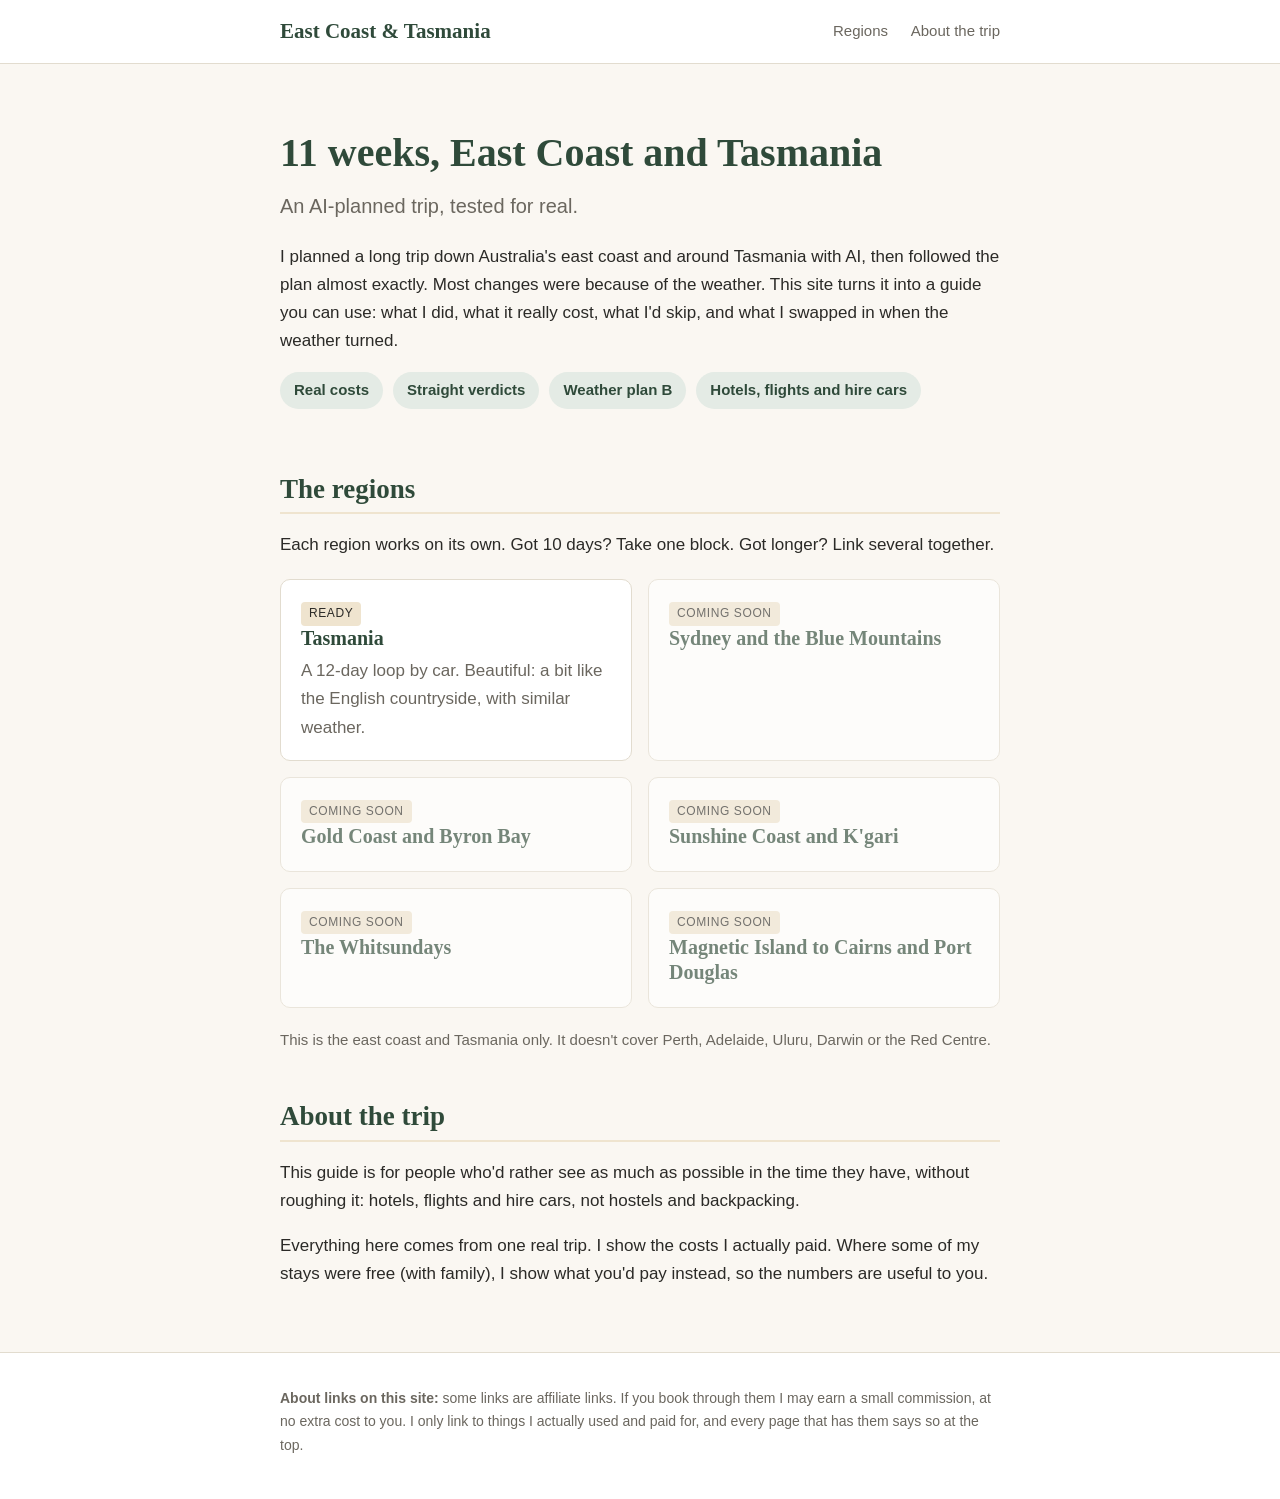
==== index.html @ 409a2d3e "First version: home page and Tasmania region page Plain HTML and CSS, no build step. Other regions s" ====
<!DOCTYPE html>
<html lang="en-GB">
<head>
  <meta charset="utf-8">
  <meta name="viewport" content="width=device-width, initial-scale=1">
  <title>East Coast &amp; Tasmania: Tested for Real</title>
  <meta name="description" content="11 weeks on Australia's east coast and Tasmania: an AI-planned trip, tested for real. Real costs, honest verdicts and weather plan Bs, region by region.">
  <link rel="stylesheet" href="style.css">
</head>
<body>

  <header class="site-header">
    <div class="wrap">
      <a class="site-name" href="index.html">East Coast &amp; Tasmania</a>
      <nav class="site-nav">
        <a href="index.html#regions">Regions</a>
        <a href="index.html#about">About the trip</a>
      </nav>
    </div>
  </header>

  <main class="wrap">
    <section class="hero">
      <h1>11 weeks, East Coast and Tasmania</h1>
      <p class="lede">An AI-planned trip, tested for real.</p>
      <p>I planned a long trip down Australia's east coast and around Tasmania with AI, then followed the plan almost exactly. Most changes were because of the weather. This site turns it into a guide you can use: what I did, what it really cost, what I'd skip, and what I swapped in when the weather turned.</p>
      <ul class="facts">
        <li>Real costs</li>
        <li>Straight verdicts</li>
        <li>Weather plan B</li>
        <li>Hotels, flights and hire cars</li>
      </ul>
    </section>

    <section id="regions">
      <h2>The regions</h2>
      <p>Each region works on its own. Got 10 days? Take one block. Got longer? Link several together.</p>

      <div class="cards">
        <a class="card" href="tasmania/index.html">
          <span class="tag">Ready</span>
          <h3>Tasmania</h3>
          <p>A 12-day loop by car. Beautiful: a bit like the English countryside, with similar weather.</p>
        </a>
        <div class="card soon">
          <span class="tag">Coming soon</span>
          <h3>Sydney and the Blue Mountains</h3>
        </div>
        <div class="card soon">
          <span class="tag">Coming soon</span>
          <h3>Gold Coast and Byron Bay</h3>
        </div>
        <div class="card soon">
          <span class="tag">Coming soon</span>
          <h3>Sunshine Coast and K'gari</h3>
        </div>
        <div class="card soon">
          <span class="tag">Coming soon</span>
          <h3>The Whitsundays</h3>
        </div>
        <div class="card soon">
          <span class="tag">Coming soon</span>
          <h3>Magnetic Island to Cairns and Port Douglas</h3>
        </div>
      </div>

      <p class="not-covered">This is the east coast and Tasmania only. It doesn't cover Perth, Adelaide, Uluru, Darwin or the Red Centre.</p>
    </section>

    <section id="about">
      <h2>About the trip</h2>
      <p>This guide is for people who'd rather see as much as possible in the time they have, without roughing it: hotels, flights and hire cars, not hostels and backpacking.</p>
      <p>Everything here comes from one real trip. I show the costs I actually paid. Where some of my stays were free (with family), I show what you'd pay instead, so the numbers are useful to you.</p>
    </section>
  </main>

  <footer class="site-footer">
    <div class="wrap">
      <p><strong>About links on this site:</strong> some links are affiliate links. If you book through them I may earn a small commission, at no extra cost to you. I only link to things I actually used and paid for, and every page that has them says so at the top.</p>
    </div>
  </footer>
</body>
</html>
---- style.css ----
/* East Coast & Tasmania: first draft styles. Calm and natural. */
:root {
  --bg: #faf7f2;
  --paper: #ffffff;
  --ink: #2b2a27;
  --muted: #6b675f;
  --green: #2f4a3a;
  --green-soft: #e4ebe5;
  --sand: #efe4cf;
  --sand-dark: #c9b48c;
  --line: #e2dccf;
  --todo: #fff4c2;
  --serif: Georgia, "Iowan Old Style", "Times New Roman", serif;
  --sans: -apple-system, "Segoe UI", Roboto, Helvetica, Arial, sans-serif;
}

* { box-sizing: border-box; }

body {
  margin: 0;
  background: var(--bg);
  color: var(--ink);
  font: 17px/1.65 var(--sans);
}

a { color: var(--green); }

.wrap { max-width: 760px; margin: 0 auto; padding: 0 20px; }

/* Draft banner */
.draft-banner {
  background: var(--todo);
  border-bottom: 1px solid #e8d77a;
  font-size: 14px;
  text-align: center;
  padding: 6px 12px;
}

/* Header */
.site-header { border-bottom: 1px solid var(--line); background: var(--paper); }
.site-header .wrap { display: flex; align-items: center; justify-content: space-between; padding-top: 14px; padding-bottom: 14px; gap: 16px; flex-wrap: wrap; }
.site-name { font-family: var(--serif); font-size: 21px; color: var(--green); text-decoration: none; font-weight: bold; }
.site-nav a { margin-left: 18px; text-decoration: none; color: var(--muted); font-size: 15px; }
.site-nav a:hover { color: var(--green); }

/* Type */
h1, h2, h3 { font-family: var(--serif); color: var(--green); line-height: 1.25; }
h1 { font-size: 40px; margin: 40px 0 12px; }
h2 { font-size: 27px; margin: 48px 0 12px; padding-bottom: 6px; border-bottom: 2px solid var(--sand); }
h3 { font-size: 20px; margin: 28px 0 6px; }
.lede { font-size: 20px; color: var(--muted); margin-top: 0; }

/* Verdict box */
.verdict {
  background: var(--sand);
  border-left: 5px solid var(--green);
  padding: 16px 20px;
  border-radius: 6px;
  font-family: var(--serif);
  font-size: 20px;
  margin: 20px 0;
}
.verdict strong { color: var(--green); }

/* Fact chips */
.facts { display: flex; flex-wrap: wrap; gap: 10px; margin: 16px 0 8px; padding: 0; list-style: none; }
.facts li { background: var(--green-soft); color: var(--green); border-radius: 999px; padding: 6px 14px; font-size: 15px; font-weight: 600; }

/* Ad notice */
.ad-note { font-size: 14px; color: var(--muted); border: 1px solid var(--line); background: var(--paper); border-radius: 6px; padding: 10px 14px; margin: 16px 0; }
.ad-note strong { color: var(--ink); }

/* Owner to add (draft only) */
.todo { background: var(--todo); border-radius: 4px; padding: 2px 6px; font-size: 15px; }
p.todo, div.todo { padding: 8px 12px; }

/* Tables */
table { width: 100%; border-collapse: collapse; margin: 16px 0; background: var(--paper); font-size: 15px; }
th, td { text-align: left; padding: 10px 12px; border-bottom: 1px solid var(--line); vertical-align: top; }
th { background: var(--green-soft); color: var(--green); font-weight: 600; }
tr.total td { font-weight: bold; border-top: 2px solid var(--sand-dark); }
.table-scroll { overflow-x: auto; }

/* Link buttons */
.book {
  display: inline-block;
  white-space: nowrap;
  font-size: 13px;
  padding: 4px 10px;
  border-radius: 999px;
  border: 1px solid var(--green);
  color: var(--green);
  text-decoration: none;
}
.book.pending { border-style: dashed; color: var(--muted); border-color: var(--sand-dark); cursor: not-allowed; }

/* Day by day */
.day { background: var(--paper); border: 1px solid var(--line); border-radius: 8px; padding: 14px 18px; margin: 14px 0; }
.day h3 { margin-top: 0; }
.day .date { font-family: var(--sans); font-size: 14px; color: var(--muted); font-weight: normal; display: block; }
.tip { background: var(--green-soft); border-radius: 4px; padding: 6px 10px; font-size: 15px; margin: 8px 0 0; }

/* Do / skip lists */
.verdict-lists { display: grid; grid-template-columns: 1fr; gap: 16px; }
.verdict-lists section { background: var(--paper); border: 1px solid var(--line); border-radius: 8px; padding: 6px 18px 12px; }
.verdict-lists h3 { margin-top: 12px; }
.do h3 { color: #2f6b3f; }
.differently h3 { color: #8a6a1f; }
.skip h3 { color: #8a3a2f; }

/* Home page region cards */
.cards { display: grid; grid-template-columns: 1fr; gap: 16px; margin: 20px 0; }
.card { background: var(--paper); border: 1px solid var(--line); border-radius: 10px; padding: 18px 20px; text-decoration: none; color: var(--ink); display: block; }
a.card:hover { border-color: var(--green); }
.card h3 { margin: 0 0 4px; }
.card p { margin: 6px 0 0; color: var(--muted); }
.card.soon { opacity: .65; }
.card .tag { display: inline-block; font-size: 12px; text-transform: uppercase; letter-spacing: .05em; background: var(--sand); padding: 2px 8px; border-radius: 4px; color: var(--ink); }

.hero { padding: 24px 0 8px; }
.not-covered { font-size: 15px; color: var(--muted); }

/* Footer */
.site-footer { margin-top: 64px; border-top: 1px solid var(--line); background: var(--paper); font-size: 14px; color: var(--muted); }
.site-footer .wrap { padding-top: 20px; padding-bottom: 28px; }

@media (min-width: 700px) {
  .cards { grid-template-columns: 1fr 1fr; }
  .verdict-lists { grid-template-columns: 1fr 1fr; }
  .verdict-lists .do { grid-row: span 2; }
}

@media (max-width: 520px) {
  body { font-size: 16px; }
  h1 { font-size: 32px; }
  .site-nav a { margin-left: 0; margin-right: 14px; }
}
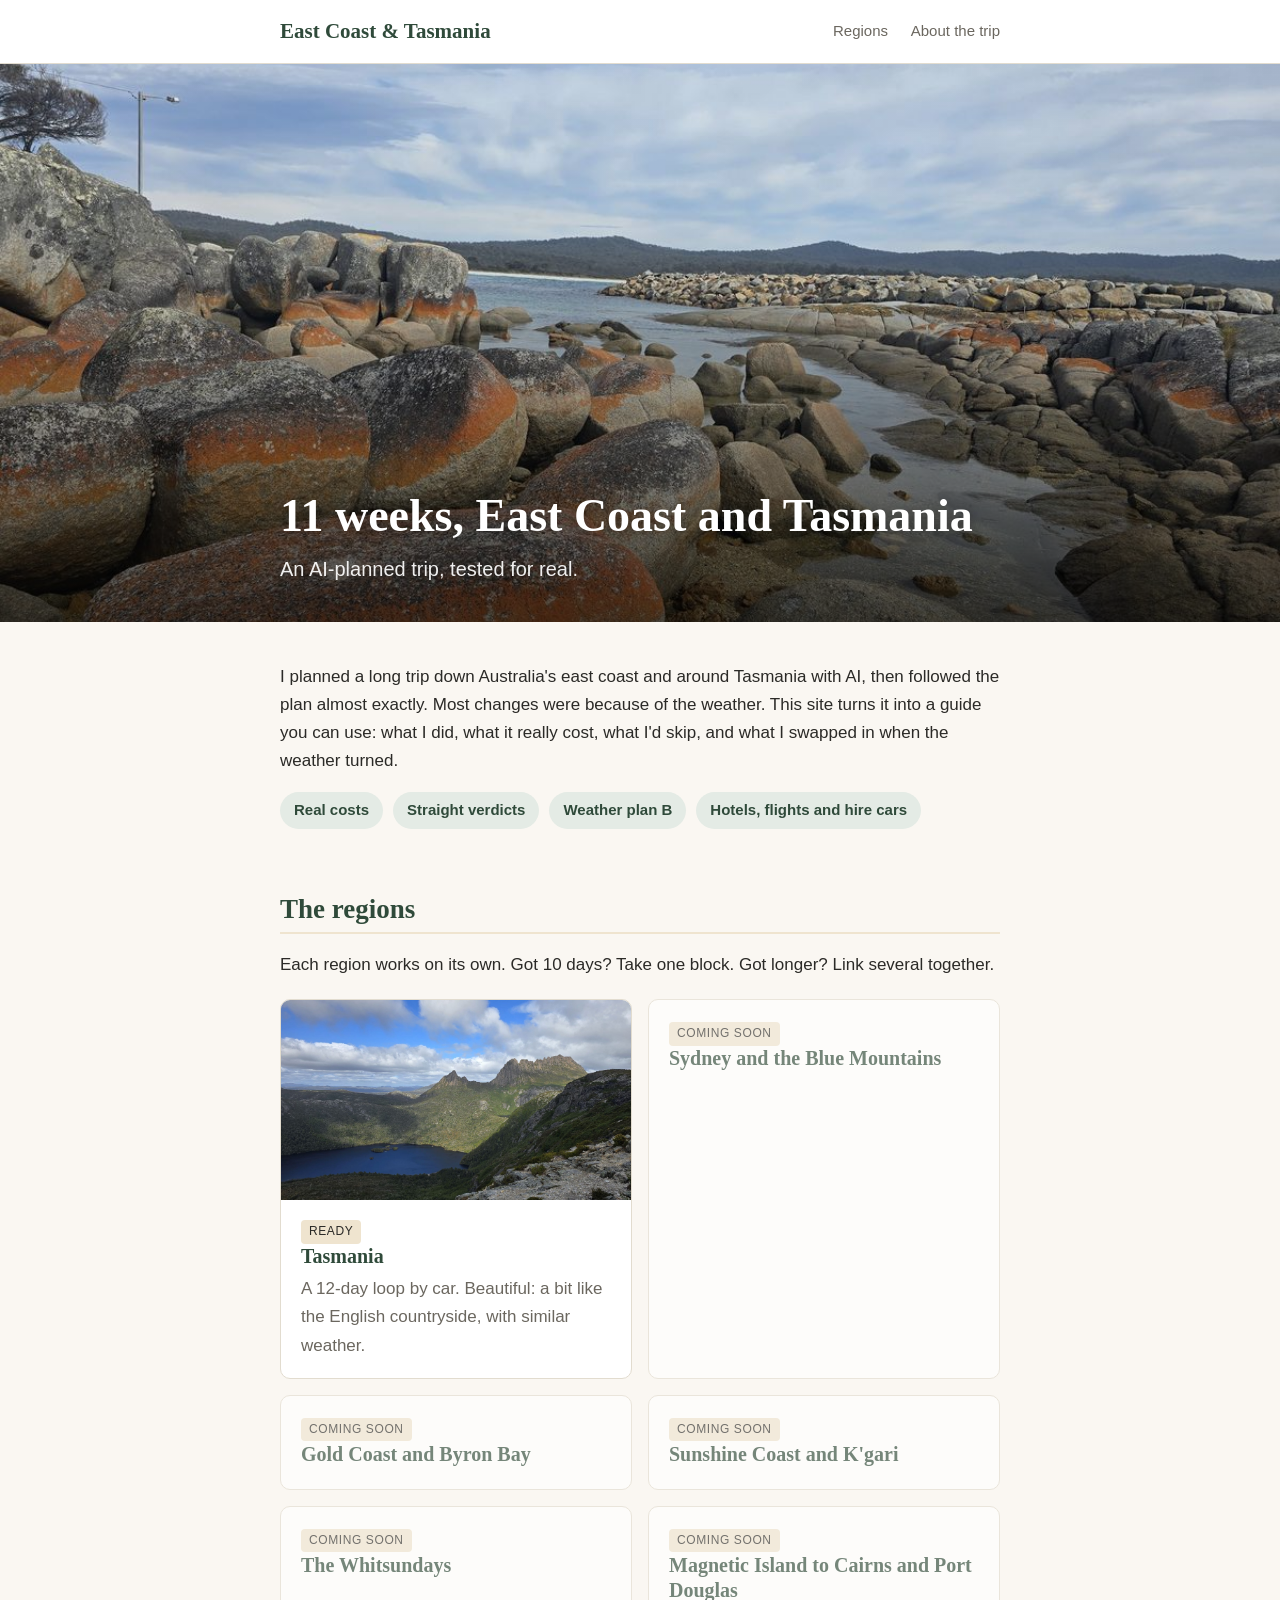
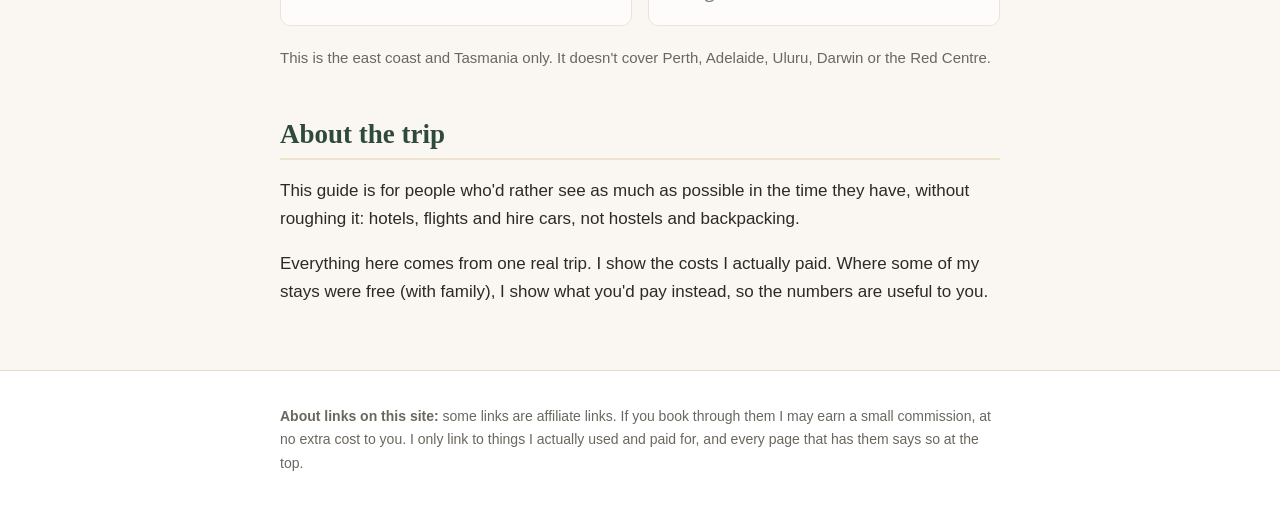
==== commit 9a09504b: "Add trip photos to home and Tasmania pages Full-width hero images, a photo card for Tasmania, and 1-" ====
--- a/index.html
+++ b/index.html
@@ -19,10 +19,15 @@
     </div>
   </header>
 
+  <section class="hero-photo" style="background-image:url('img/tasmania/bay-of-fires-orange-rocks.jpg')">
+    <div class="wrap">
+      <h1>11 weeks, East Coast and Tasmania</h1>
+      <p class="lede">An AI-planned trip, tested for real.</p>
+    </div>
+  </section>
+
   <main class="wrap">
     <section class="hero">
-      <h1>11 weeks, East Coast and Tasmania</h1>
-      <p class="lede">An AI-planned trip, tested for real.</p>
       <p>I planned a long trip down Australia's east coast and around Tasmania with AI, then followed the plan almost exactly. Most changes were because of the weather. This site turns it into a guide you can use: what I did, what it really cost, what I'd skip, and what I swapped in when the weather turned.</p>
       <ul class="facts">
         <li>Real costs</li>
@@ -37,10 +42,13 @@
       <p>Each region works on its own. Got 10 days? Take one block. Got longer? Link several together.</p>
 
       <div class="cards">
-        <a class="card" href="tasmania/index.html">
-          <span class="tag">Ready</span>
-          <h3>Tasmania</h3>
-          <p>A 12-day loop by car. Beautiful: a bit like the English countryside, with similar weather.</p>
+        <a class="card card-photo" href="tasmania/index.html">
+          <img src="img/tasmania/cover-cradle-dove-lake.jpg" alt="Dove Lake and Cradle Mountain from Marions Lookout" width="2000" height="1500" loading="lazy">
+          <div class="card-body">
+            <span class="tag">Ready</span>
+            <h3>Tasmania</h3>
+            <p>A 12-day loop by car. Beautiful: a bit like the English countryside, with similar weather.</p>
+          </div>
         </a>
         <div class="card soon">
           <span class="tag">Coming soon</span>
--- a/style.css
+++ b/style.css
@@ -135,3 +135,48 @@
   h1 { font-size: 32px; }
   .site-nav a { margin-left: 0; margin-right: 14px; }
 }
+
+/* ---------- Photos ---------- */
+.hero-photo {
+  position: relative;
+  min-height: 62vh;
+  display: flex;
+  align-items: flex-end;
+  background: #2f4a3a center / cover no-repeat;
+  color: #fff;
+}
+.hero-photo::before {
+  content: "";
+  position: absolute; inset: 0;
+  background: linear-gradient(to bottom, rgba(0,0,0,.05) 30%, rgba(0,0,0,.65) 100%);
+}
+.hero-photo .wrap { position: relative; padding-bottom: 36px; width: 100%; }
+.hero-photo h1 { color: #fff; margin: 0 0 8px; font-size: 46px; text-shadow: 0 2px 12px rgba(0,0,0,.4); }
+.hero-photo .lede { color: rgba(255,255,255,.92); margin: 0; }
+.hero-photo .credit { position: absolute; right: 14px; bottom: 8px; font-size: 12px; color: rgba(255,255,255,.75); }
+
+figure { margin: 18px 0; }
+figure img { width: 100%; height: auto; display: block; border-radius: 8px; }
+figcaption { font-size: 14px; color: var(--muted); margin-top: 6px; }
+
+.day .photos { display: grid; gap: 10px; margin: 12px 0 4px; grid-template-columns: 1fr; }
+.day .photos img { width: 100%; height: 260px; object-fit: cover; border-radius: 6px; display: block; }
+.day .photos.single img { height: 340px; }
+
+.card-photo { padding: 0; overflow: hidden; }
+.card-photo img { width: 100%; height: 200px; object-fit: cover; display: block; }
+.card-photo .card-body { padding: 16px 20px 18px; }
+
+.gallery { display: grid; grid-template-columns: repeat(2, 1fr); gap: 8px; margin: 16px 0; }
+.gallery img { width: 100%; height: 180px; object-fit: cover; border-radius: 6px; display: block; }
+
+@media (min-width: 700px) {
+  .day .photos { grid-template-columns: 1fr 1fr; }
+  .day .photos.single { grid-template-columns: 1fr; }
+  .gallery { grid-template-columns: repeat(3, 1fr); }
+  .gallery img { height: 200px; }
+}
+@media (max-width: 520px) {
+  .hero-photo { min-height: 52vh; }
+  .hero-photo h1 { font-size: 34px; }
+}
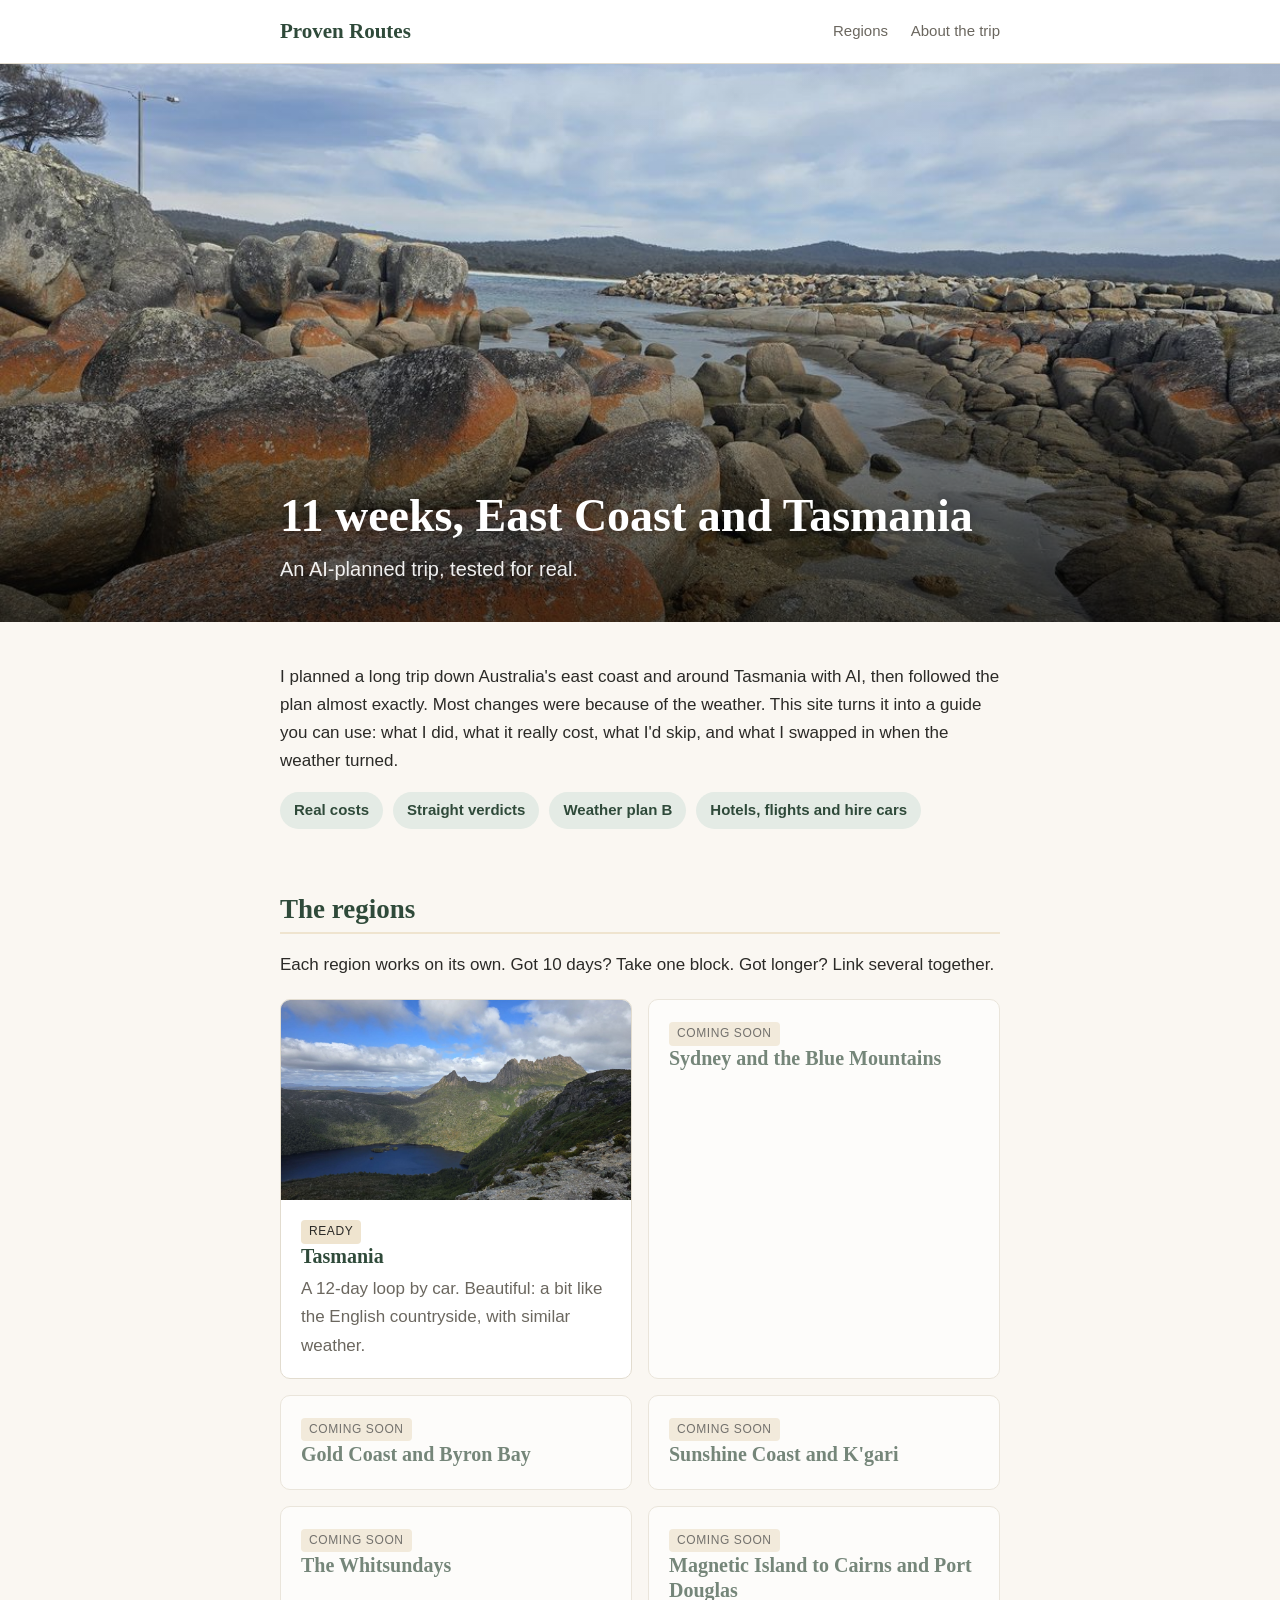
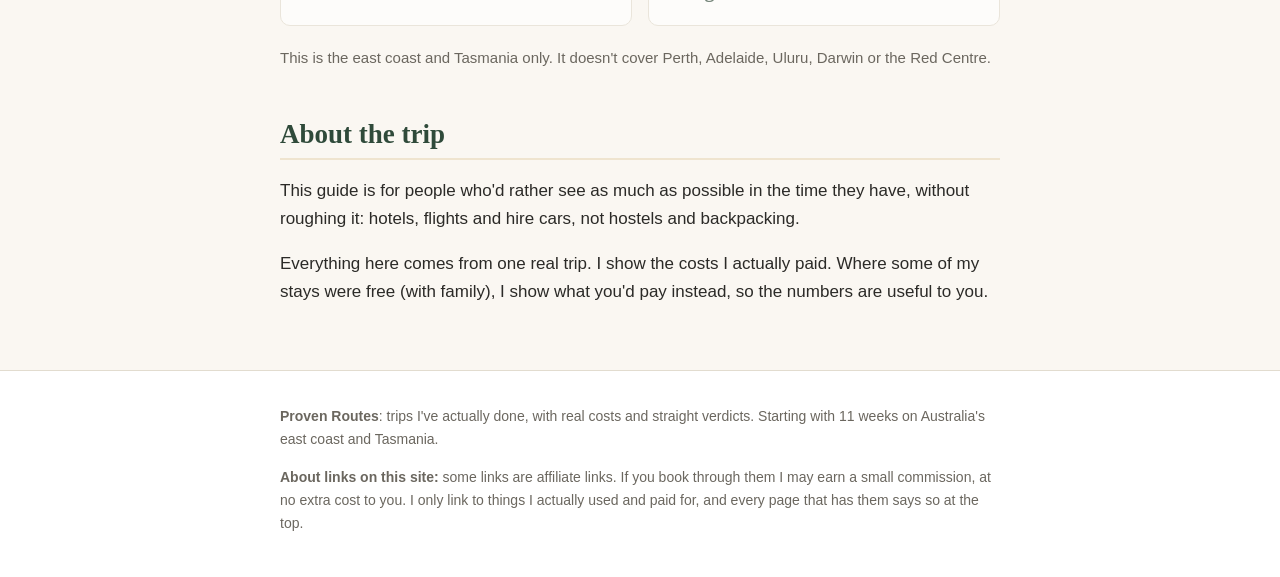
==== commit 9d34a707: "Rename site to Proven Routes Header, page titles, footer and README use the new name ahead of connec" ====
--- a/index.html
+++ b/index.html
@@ -3,7 +3,7 @@
 <head>
   <meta charset="utf-8">
   <meta name="viewport" content="width=device-width, initial-scale=1">
-  <title>East Coast &amp; Tasmania: Tested for Real</title>
+  <title>Proven Routes | 11 weeks on Australia's East Coast and Tasmania, tested for real</title>
   <meta name="description" content="11 weeks on Australia's east coast and Tasmania: an AI-planned trip, tested for real. Real costs, honest verdicts and weather plan Bs, region by region.">
   <link rel="stylesheet" href="style.css">
 </head>
@@ -11,7 +11,7 @@
 
   <header class="site-header">
     <div class="wrap">
-      <a class="site-name" href="index.html">East Coast &amp; Tasmania</a>
+      <a class="site-name" href="index.html">Proven Routes</a>
       <nav class="site-nav">
         <a href="index.html#regions">Regions</a>
         <a href="index.html#about">About the trip</a>
@@ -84,6 +84,7 @@
 
   <footer class="site-footer">
     <div class="wrap">
+      <p><strong>Proven Routes</strong>: trips I've actually done, with real costs and straight verdicts. Starting with 11 weeks on Australia's east coast and Tasmania.</p>
       <p><strong>About links on this site:</strong> some links are affiliate links. If you book through them I may earn a small commission, at no extra cost to you. I only link to things I actually used and paid for, and every page that has them says so at the top.</p>
     </div>
   </footer>
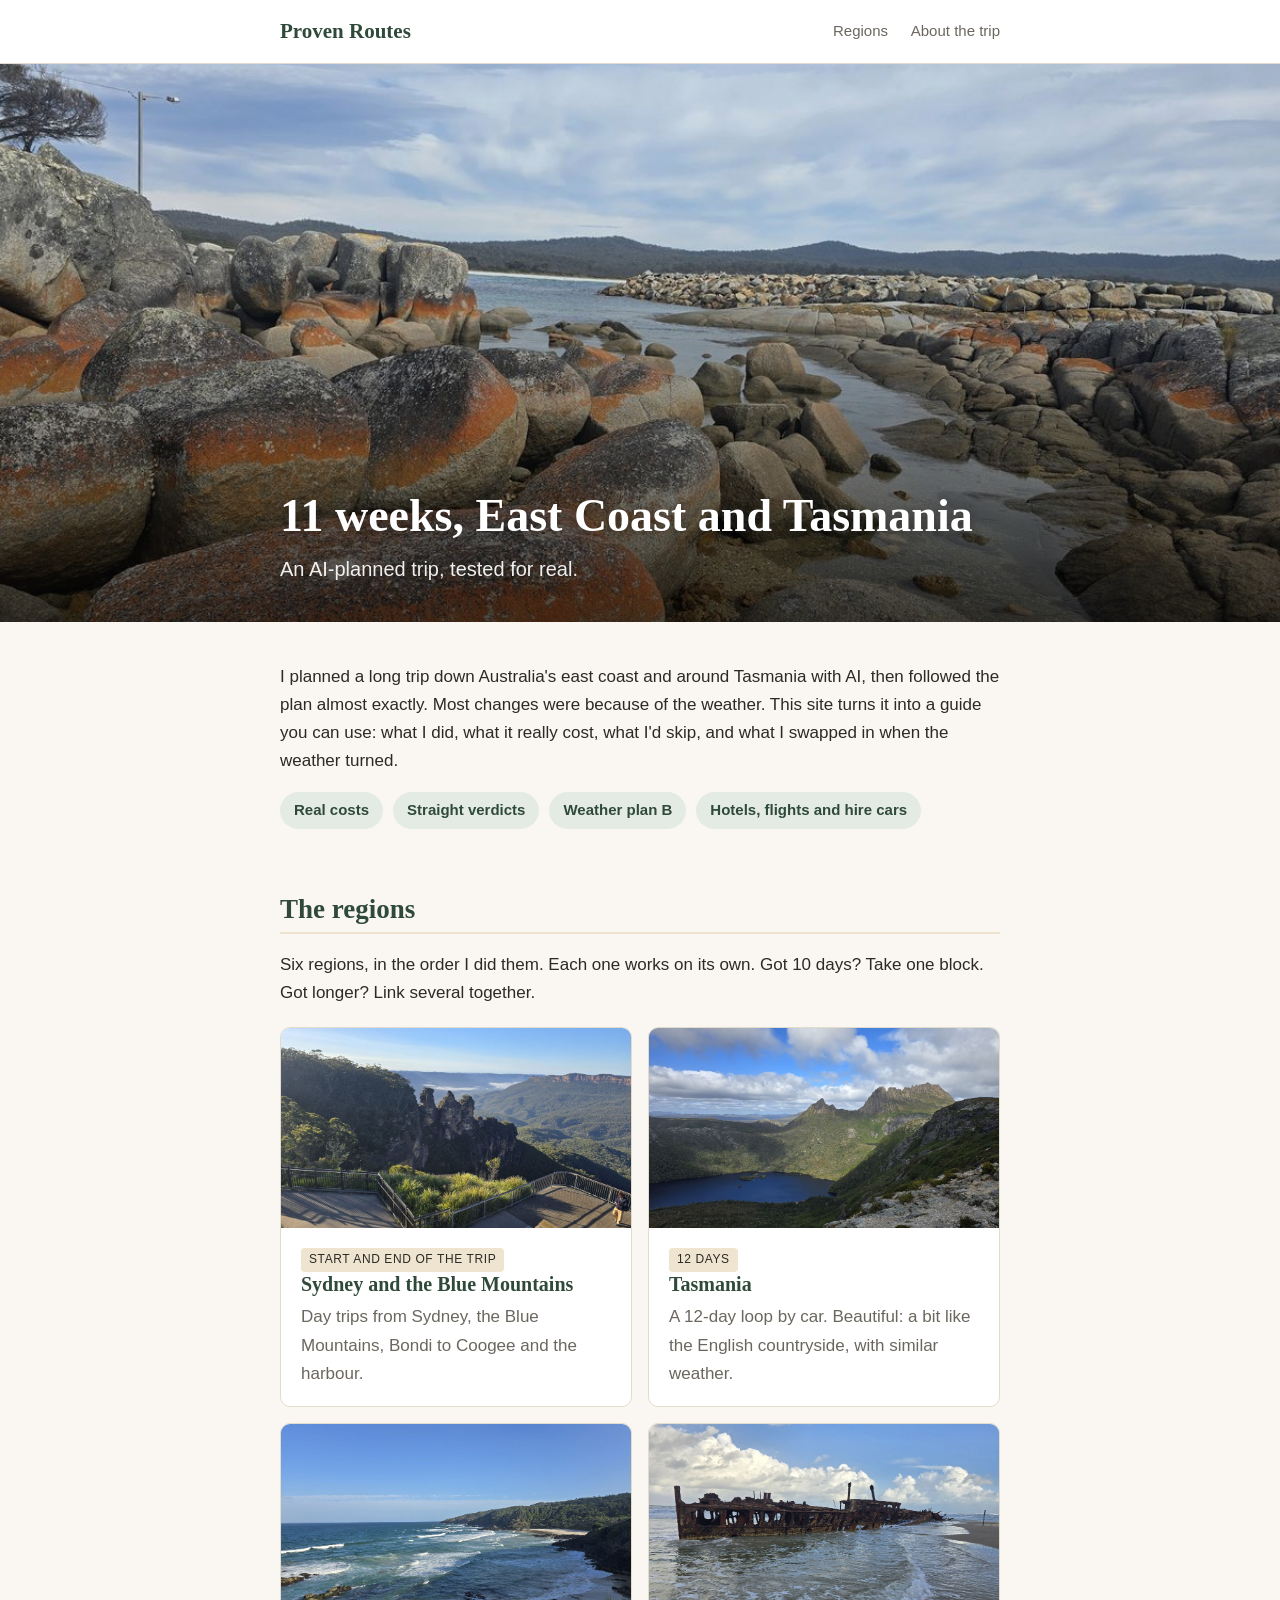
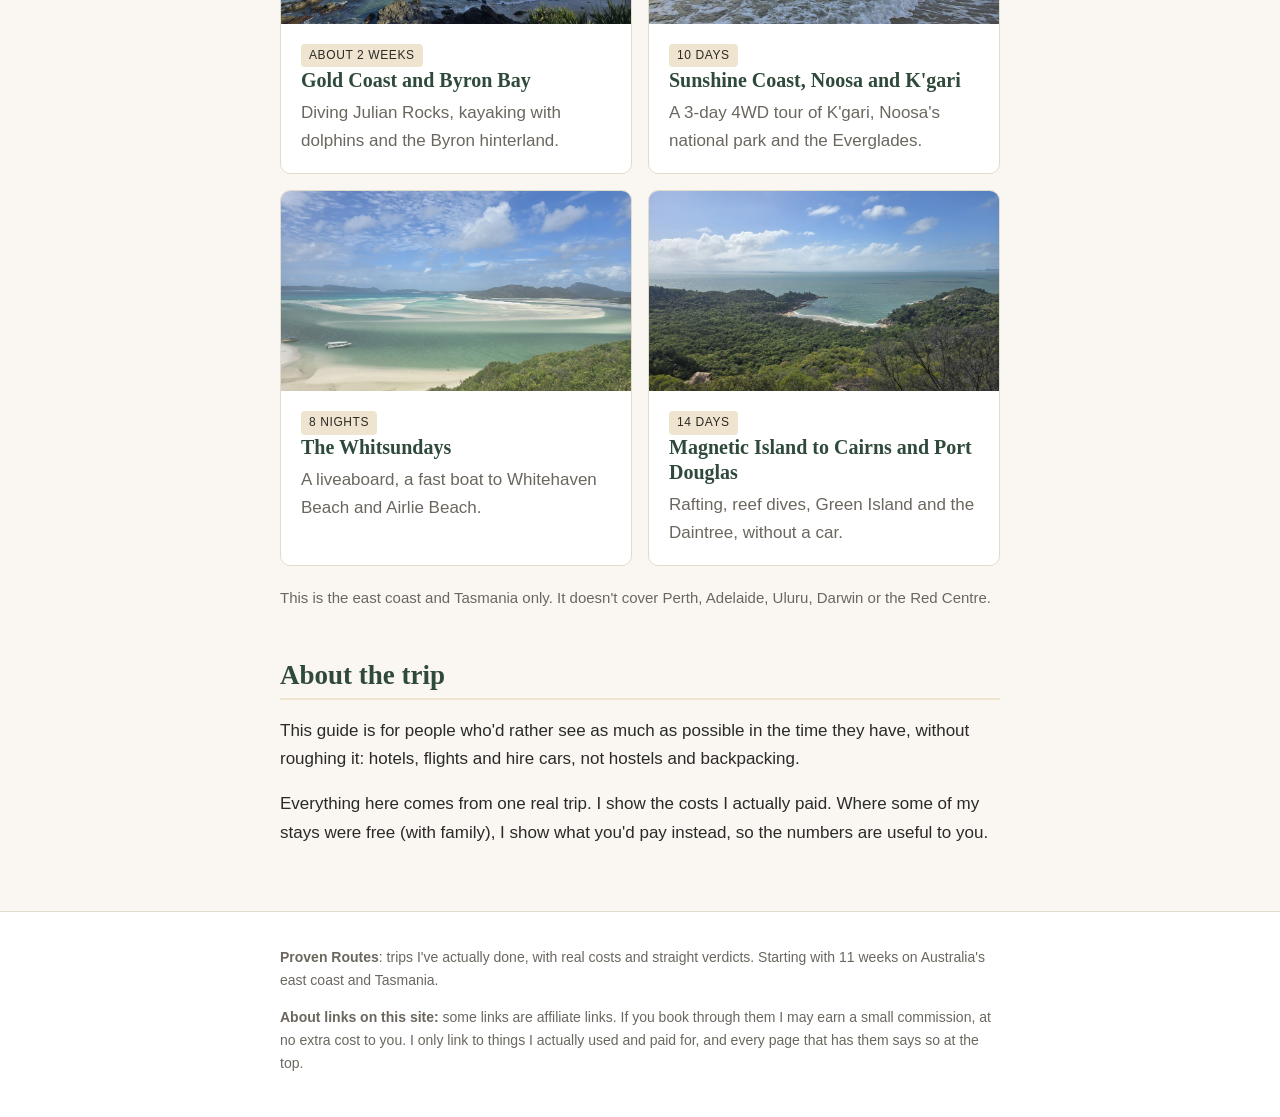
==== commit 53785e94: "Add five more regions: Sydney, Gold Coast & Byron, Sunshine Coast & K'gari, Whitsundays, Magnetic Is" ====
--- a/index.html
+++ b/index.html
@@ -2,6 +2,7 @@
 <html lang="en-GB">
 <head>
   <meta charset="utf-8">
+  <link rel="canonical" href="https://provenroutes.com/">
   <meta name="viewport" content="width=device-width, initial-scale=1">
   <title>Proven Routes | 11 weeks on Australia's East Coast and Tasmania, tested for real</title>
   <meta name="description" content="11 weeks on Australia's east coast and Tasmania: an AI-planned trip, tested for real. Real costs, honest verdicts and weather plan Bs, region by region.">
@@ -39,37 +40,57 @@
 
     <section id="regions">
       <h2>The regions</h2>
-      <p>Each region works on its own. Got 10 days? Take one block. Got longer? Link several together.</p>
+      <p>Six regions, in the order I did them. Each one works on its own. Got 10 days? Take one block. Got longer? Link several together.</p>
 
       <div class="cards">
+        <a class="card card-photo" href="sydney-blue-mountains/index.html">
+          <img src="img/sydney-blue-mountains/cover-three-sisters.jpg" alt="The Three Sisters in the Blue Mountains" width="2000" height="1500" loading="lazy">
+          <div class="card-body">
+            <span class="tag">Start and end of the trip</span>
+            <h3>Sydney and the Blue Mountains</h3>
+            <p>Day trips from Sydney, the Blue Mountains, Bondi to Coogee and the harbour.</p>
+          </div>
+        </a>
         <a class="card card-photo" href="tasmania/index.html">
           <img src="img/tasmania/cover-cradle-dove-lake.jpg" alt="Dove Lake and Cradle Mountain from Marions Lookout" width="2000" height="1500" loading="lazy">
           <div class="card-body">
-            <span class="tag">Ready</span>
+            <span class="tag">12 days</span>
             <h3>Tasmania</h3>
             <p>A 12-day loop by car. Beautiful: a bit like the English countryside, with similar weather.</p>
           </div>
         </a>
-        <div class="card soon">
-          <span class="tag">Coming soon</span>
-          <h3>Sydney and the Blue Mountains</h3>
-        </div>
-        <div class="card soon">
-          <span class="tag">Coming soon</span>
-          <h3>Gold Coast and Byron Bay</h3>
-        </div>
-        <div class="card soon">
-          <span class="tag">Coming soon</span>
-          <h3>Sunshine Coast and K'gari</h3>
-        </div>
-        <div class="card soon">
-          <span class="tag">Coming soon</span>
-          <h3>The Whitsundays</h3>
-        </div>
-        <div class="card soon">
-          <span class="tag">Coming soon</span>
-          <h3>Magnetic Island to Cairns and Port Douglas</h3>
-        </div>
+        <a class="card card-photo" href="gold-coast-byron/index.html">
+          <img src="img/gold-coast-byron/cover-broken-head.jpg" alt="Coastline near Broken Head, Byron Bay" width="2000" height="1500" loading="lazy">
+          <div class="card-body">
+            <span class="tag">About 2 weeks</span>
+            <h3>Gold Coast and Byron Bay</h3>
+            <p>Diving Julian Rocks, kayaking with dolphins and the Byron hinterland.</p>
+          </div>
+        </a>
+        <a class="card card-photo" href="sunshine-coast-kgari/index.html">
+          <img src="img/sunshine-coast-kgari/cover-kgari-maheno-wreck.jpg" alt="The Maheno shipwreck on K'gari" width="2000" height="1500" loading="lazy">
+          <div class="card-body">
+            <span class="tag">10 days</span>
+            <h3>Sunshine Coast, Noosa and K'gari</h3>
+            <p>A 3-day 4WD tour of K'gari, Noosa's national park and the Everglades.</p>
+          </div>
+        </a>
+        <a class="card card-photo" href="whitsundays/index.html">
+          <img src="img/whitsundays/cover-hill-inlet.jpg" alt="Hill Inlet in the Whitsundays" width="2000" height="1500" loading="lazy">
+          <div class="card-body">
+            <span class="tag">8 nights</span>
+            <h3>The Whitsundays</h3>
+            <p>A liveaboard, a fast boat to Whitehaven Beach and Airlie Beach.</p>
+          </div>
+        </a>
+        <a class="card card-photo" href="magnetic-island-cairns-port-douglas/index.html">
+          <img src="img/magnetic-island-cairns-port-douglas/cover-magnetic-forts-walk.jpg" alt="A bay on Magnetic Island" width="2000" height="1500" loading="lazy">
+          <div class="card-body">
+            <span class="tag">14 days</span>
+            <h3>Magnetic Island to Cairns and Port Douglas</h3>
+            <p>Rafting, reef dives, Green Island and the Daintree, without a car.</p>
+          </div>
+        </a>
       </div>
 
       <p class="not-covered">This is the east coast and Tasmania only. It doesn't cover Perth, Adelaide, Uluru, Darwin or the Red Centre.</p>
--- a/style.css
+++ b/style.css
@@ -70,7 +70,7 @@
 .ad-note { font-size: 14px; color: var(--muted); border: 1px solid var(--line); background: var(--paper); border-radius: 6px; padding: 10px 14px; margin: 16px 0; }
 .ad-note strong { color: var(--ink); }
 
-/* Owner to add (draft only) */
+/* "Rich to update" placeholders */
 .todo { background: var(--todo); border-radius: 4px; padding: 2px 6px; font-size: 15px; }
 p.todo, div.todo { padding: 8px 12px; }
 
